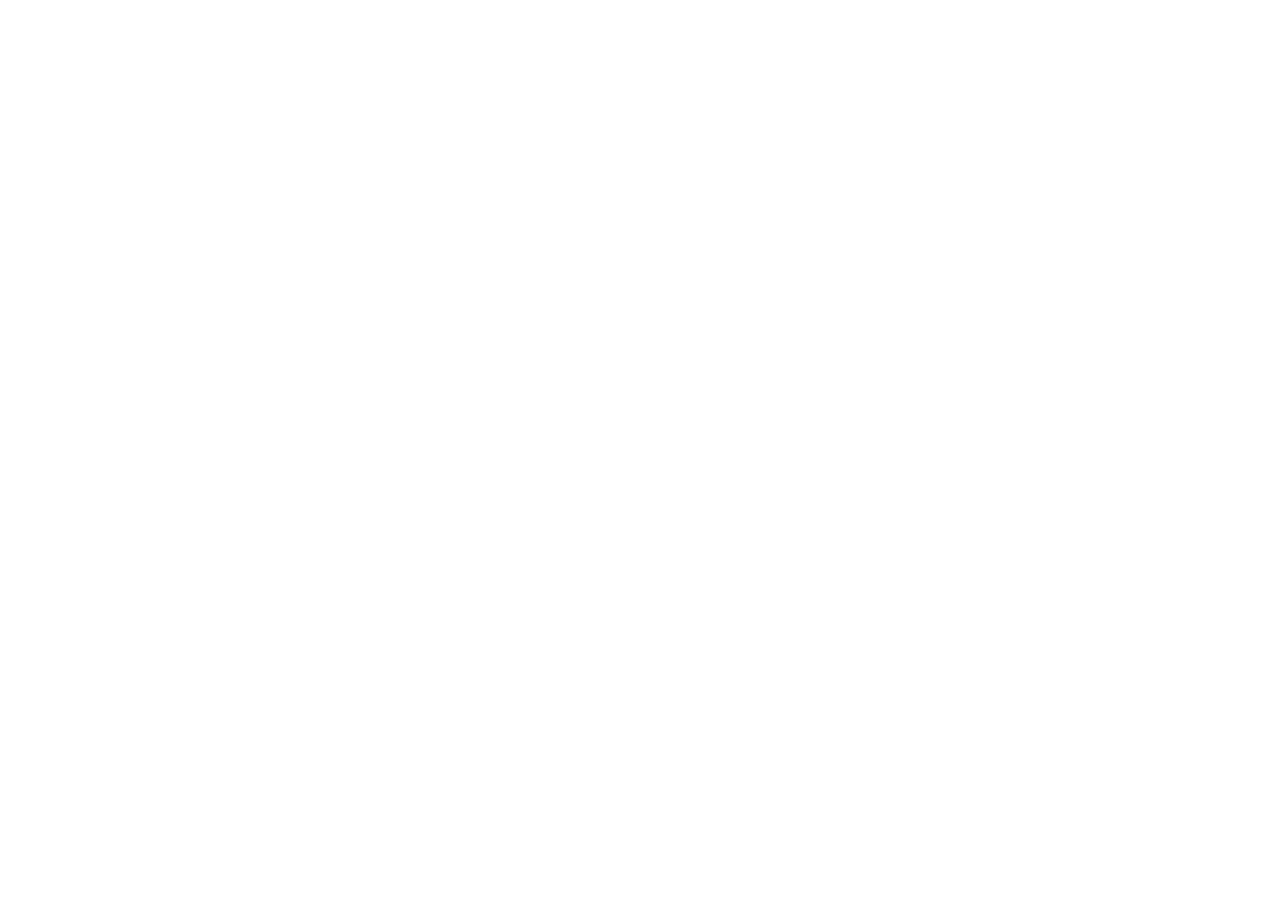
==== project-1/index.html @ 4c3b9239 "project-1" ====
<!doctype html>
<html lang="en">
<head>
  <meta charset="UTF-8" />
  <meta name="viewport" content="width=device-width, initial-scale=1.0" />
  <!-- Bootstrap 5 -->
  <link href="https://cdn.jsdelivr.net/npm/bootstrap@5.3.3/dist/css/bootstrap.min.css" rel="stylesheet"
    integrity="sha384-QWTKZyjpPEjISv5WaRU9OFeRpok6YctnYmDr5pNlyT2bRjXh0JMhjY6hW+ALEwIH" crossorigin="anonymous" />
  <!-- Bootstrap Icons -->
  <link href="https://cdn.jsdelivr.net/npm/bootstrap-icons@1.11.3/font/bootstrap-icons.min.css" rel="stylesheet" />
  <!-- Google Font -->
  <link rel="preconnect" href="https://fonts.googleapis.com" />
  <link rel="preconnect" href="https://fonts.gstatic.com" crossorigin />
  <link href="https://fonts.googleapis.com/css2?family=Plus+Jakarta+Sans:wght@400;500;600;700;800&display=swap"
    rel="stylesheet" />
  <!-- Bootstrap JS bundle -->
  <script defer src="https://cdn.jsdelivr.net/npm/bootstrap@5.3.3/dist/js/bootstrap.bundle.min.js"
    integrity="sha384-YvpcrYf0tY3lHB60NNkmXc5s9fDVZLESaAA55NDzOxhy9GkcIdslK1eN7N6jIeHz"
    crossorigin="anonymous"></script>
  <link rel="stylesheet" href="style.css" />
</head>

<body>

</body>

</html>
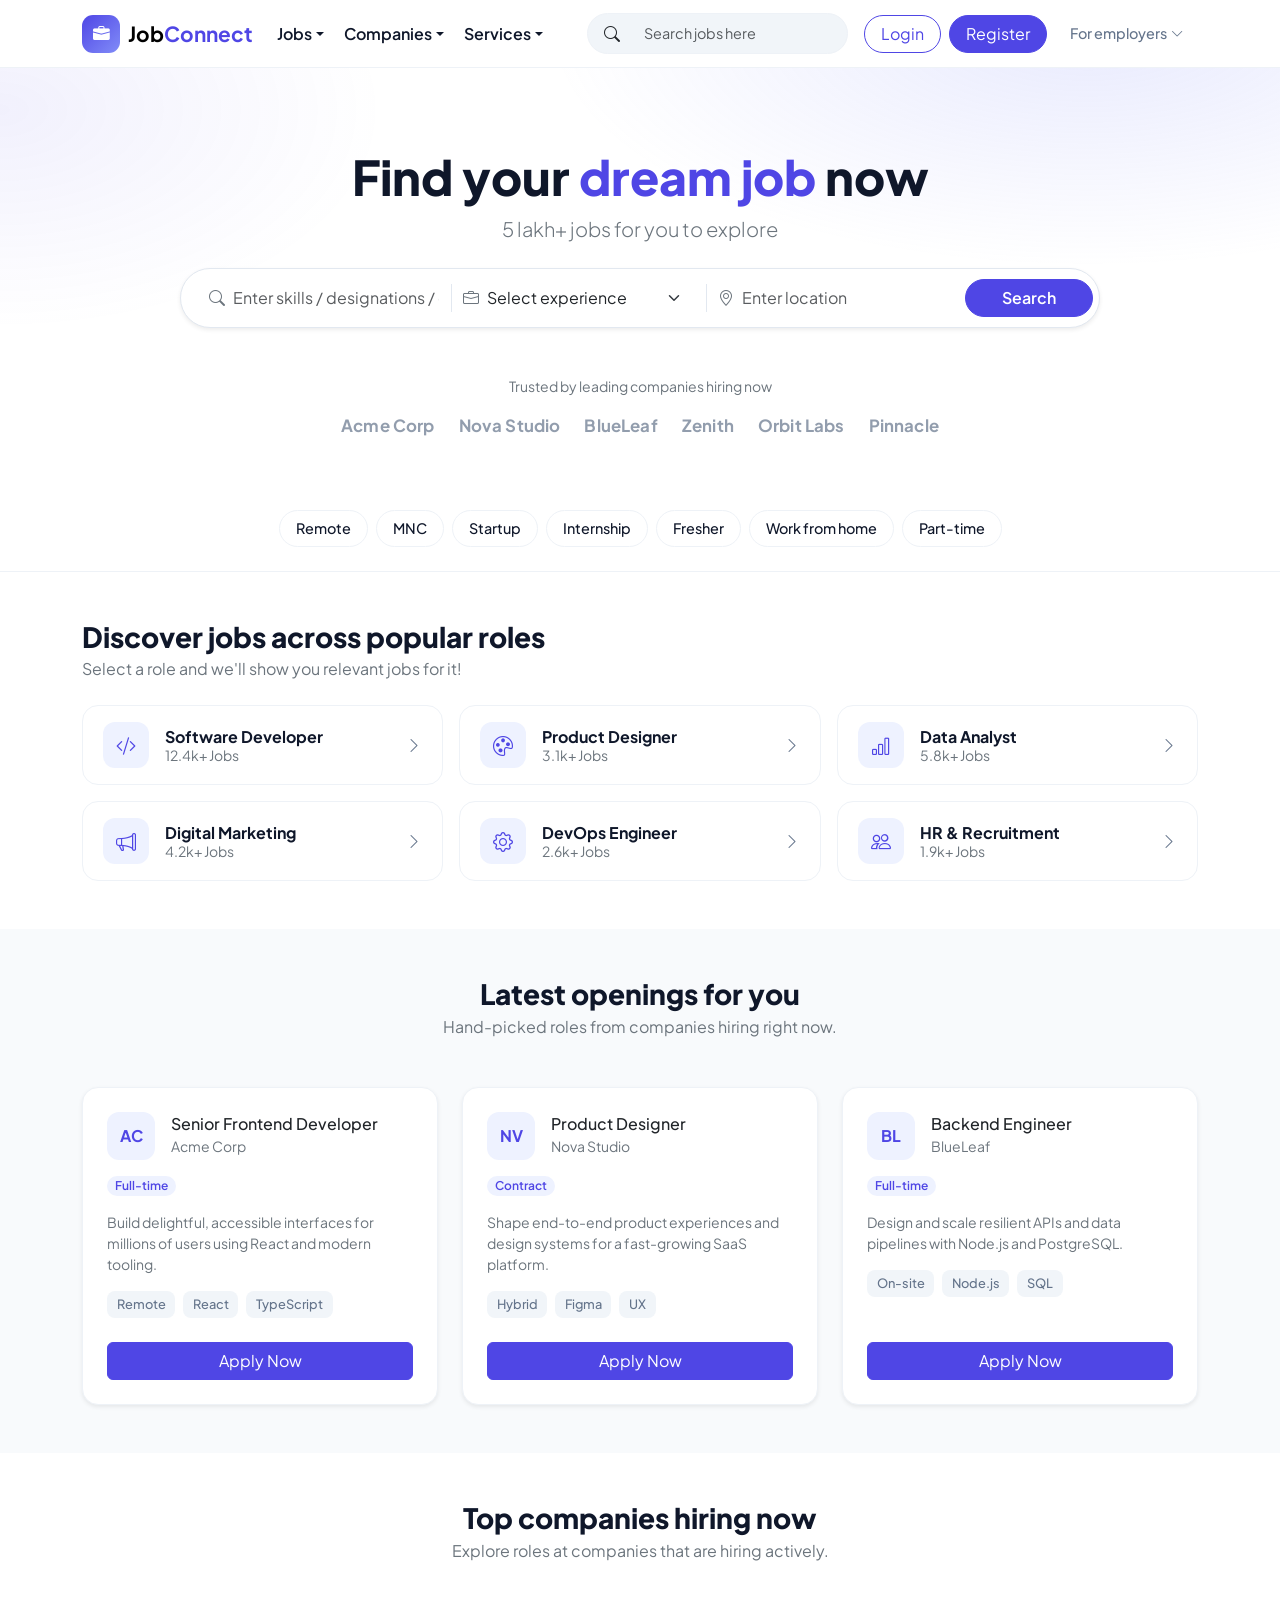
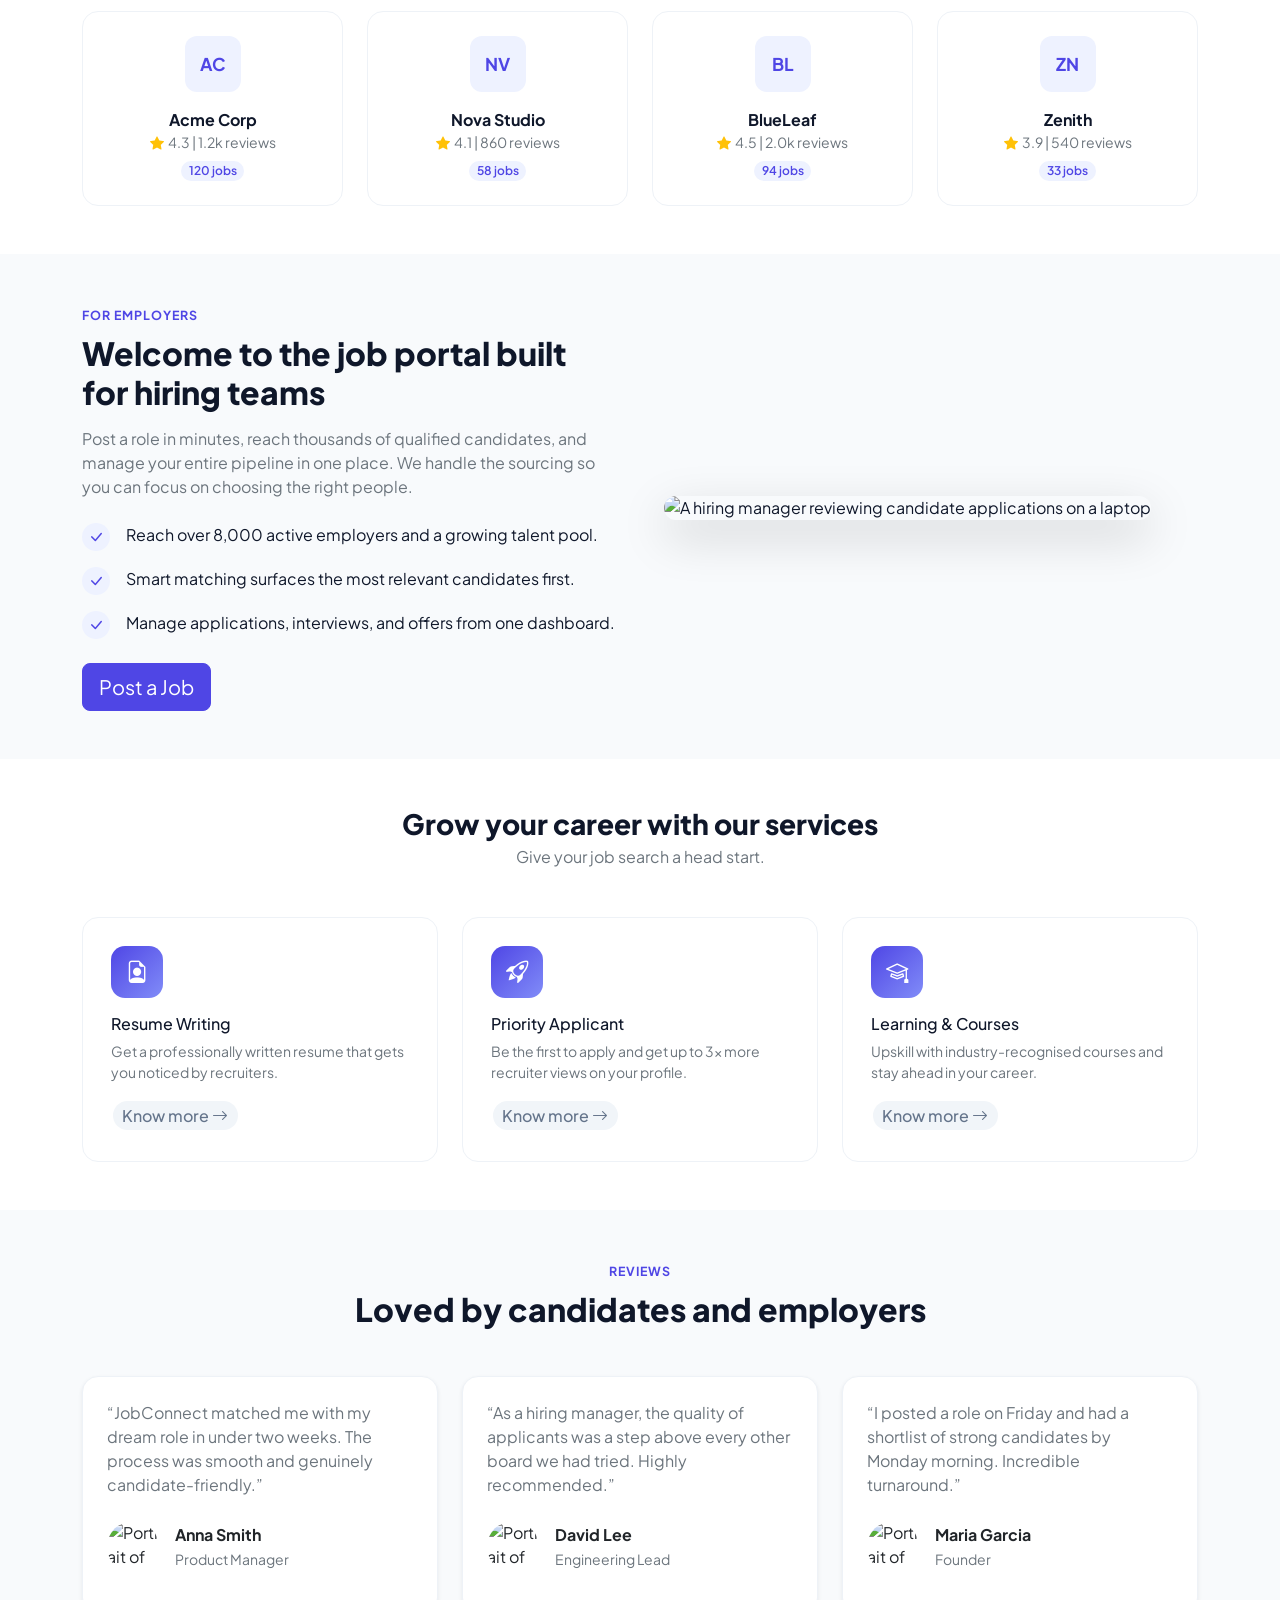
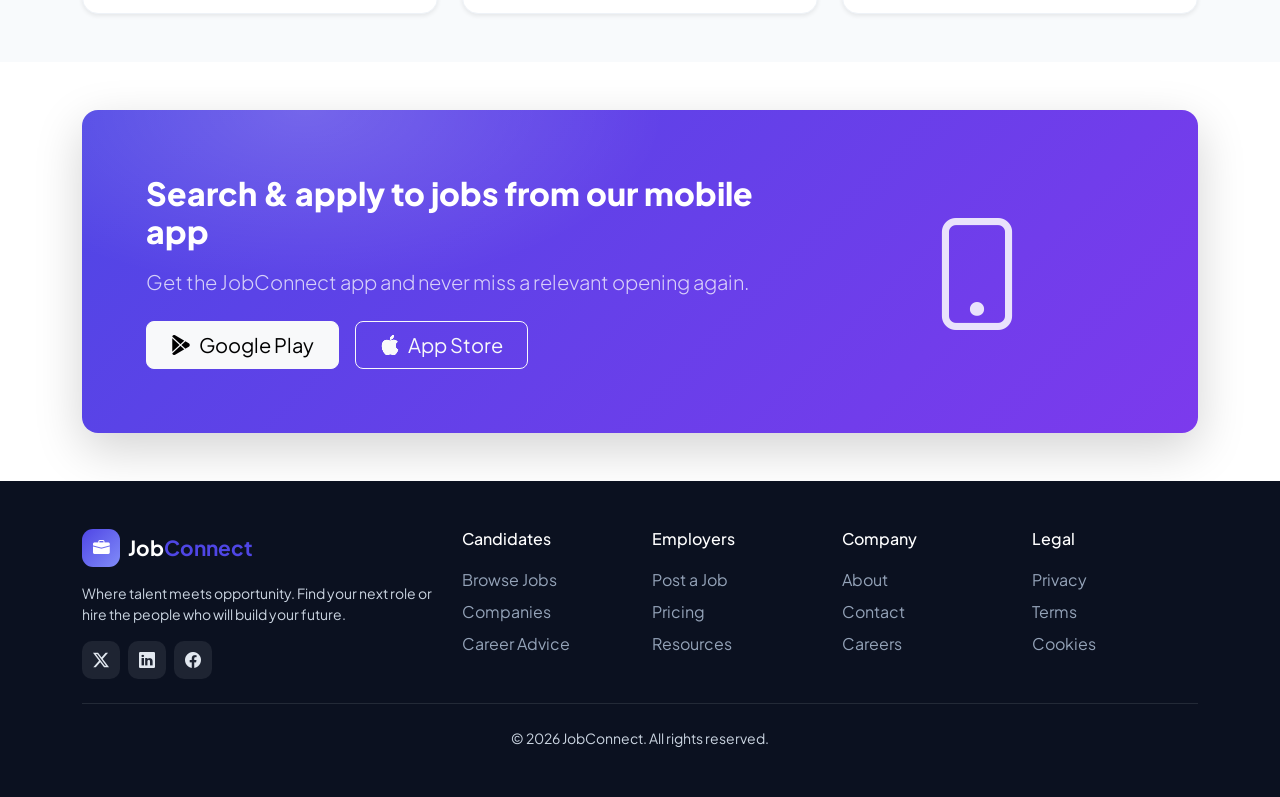
==== commit 9c9d3689: "project-3" ====
--- a/project-1/index.html
+++ b/project-1/index.html
@@ -1,27 +1,882 @@
 <!doctype html>
 <html lang="en">
-<head>
-  <meta charset="UTF-8" />
-  <meta name="viewport" content="width=device-width, initial-scale=1.0" />
-  <!-- Bootstrap 5 -->
-  <link href="https://cdn.jsdelivr.net/npm/bootstrap@5.3.3/dist/css/bootstrap.min.css" rel="stylesheet"
-    integrity="sha384-QWTKZyjpPEjISv5WaRU9OFeRpok6YctnYmDr5pNlyT2bRjXh0JMhjY6hW+ALEwIH" crossorigin="anonymous" />
-  <!-- Bootstrap Icons -->
-  <link href="https://cdn.jsdelivr.net/npm/bootstrap-icons@1.11.3/font/bootstrap-icons.min.css" rel="stylesheet" />
-  <!-- Google Font -->
-  <link rel="preconnect" href="https://fonts.googleapis.com" />
-  <link rel="preconnect" href="https://fonts.gstatic.com" crossorigin />
-  <link href="https://fonts.googleapis.com/css2?family=Plus+Jakarta+Sans:wght@400;500;600;700;800&display=swap"
-    rel="stylesheet" />
-  <!-- Bootstrap JS bundle -->
-  <script defer src="https://cdn.jsdelivr.net/npm/bootstrap@5.3.3/dist/js/bootstrap.bundle.min.js"
-    integrity="sha384-YvpcrYf0tY3lHB60NNkmXc5s9fDVZLESaAA55NDzOxhy9GkcIdslK1eN7N6jIeHz"
-    crossorigin="anonymous"></script>
-  <link rel="stylesheet" href="style.css" />
-</head>
-
-<body>
-
-</body>
-
+  <head>
+    <meta charset="UTF-8" />
+    <meta name="viewport" content="width=device-width, initial-scale=1.0" />
+    <title>JobConnect — Find your dream job now</title>
+    <!-- Bootstrap 5 -->
+    <link
+      href="https://cdn.jsdelivr.net/npm/bootstrap@5.3.3/dist/css/bootstrap.min.css"
+      rel="stylesheet"
+      integrity="sha384-QWTKZyjpPEjISv5WaRU9OFeRpok6YctnYmDr5pNlyT2bRjXh0JMhjY6hW+ALEwIH"
+      crossorigin="anonymous"
+    />
+    <!-- Bootstrap Icons -->
+    <link
+      href="https://cdn.jsdelivr.net/npm/bootstrap-icons@1.11.3/font/bootstrap-icons.min.css"
+      rel="stylesheet"
+    />
+    <!-- Google Font -->
+    <link rel="preconnect" href="https://fonts.googleapis.com" />
+    <link rel="preconnect" href="https://fonts.gstatic.com" crossorigin />
+    <link
+      href="https://fonts.googleapis.com/css2?family=Plus+Jakarta+Sans:wght@400;500;600;700;800&display=swap"
+      rel="stylesheet"
+    />
+    <!-- Bootstrap JS bundle -->
+    <script
+      defer
+      src="https://cdn.jsdelivr.net/npm/bootstrap@5.3.3/dist/js/bootstrap.bundle.min.js"
+      integrity="sha384-YvpcrYf0tY3lHB60NNkmXc5s9fDVZLESaAA55NDzOxhy9GkcIdslK1eN7N6jIeHz"
+      crossorigin="anonymous"
+    ></script>
+    <link rel="stylesheet" href="style.css" />
+  </head>
+
+  <body>
+    <!-- ===================== Top Navbar ===================== -->
+    <nav class="navbar navbar-expand-lg nk-navbar sticky-top">
+      <div class="container">
+        <a
+          class="navbar-brand d-flex align-items-center gap-2 fw-bold"
+          href="#home"
+        >
+          <span class="brand-logo"
+            ><i class="bi bi-briefcase-fill" aria-hidden="true"></i
+          ></span>
+          <span>Job<span class="text-primary">Connect</span></span>
+        </a>
+
+        <button
+          class="navbar-toggler border-0"
+          type="button"
+          data-bs-toggle="collapse"
+          data-bs-target="#mainNav"
+          aria-controls="mainNav"
+          aria-expanded="false"
+          aria-label="Toggle navigation"
+        >
+          <span class="navbar-toggler-icon"></span>
+        </button>
+
+        <div class="collapse navbar-collapse" id="mainNav">
+          <ul class="navbar-nav me-auto mb-2 mb-lg-0 gap-lg-1 nk-mainnav">
+            <li class="nav-item dropdown">
+              <a
+                class="nav-link dropdown-toggle"
+                href="#jobs"
+                role="button"
+                data-bs-toggle="dropdown"
+                aria-expanded="false"
+                >Jobs</a
+              >
+              <ul class="dropdown-menu">
+                <li><a class="dropdown-item" href="#jobs">Browse Jobs</a></li>
+                <li>
+                  <a class="dropdown-item" href="#categories"
+                    >Jobs by Category</a
+                  >
+                </li>
+                <li>
+                  <a class="dropdown-item" href="#companies">Jobs by Company</a>
+                </li>
+              </ul>
+            </li>
+            <li class="nav-item dropdown">
+              <a
+                class="nav-link dropdown-toggle"
+                href="#companies"
+                role="button"
+                data-bs-toggle="dropdown"
+                aria-expanded="false"
+                >Companies</a
+              >
+              <ul class="dropdown-menu">
+                <li>
+                  <a class="dropdown-item" href="#companies">Top Companies</a>
+                </li>
+                <li><a class="dropdown-item" href="#companies">Reviews</a></li>
+              </ul>
+            </li>
+            <li class="nav-item dropdown">
+              <a
+                class="nav-link dropdown-toggle"
+                href="#services"
+                role="button"
+                data-bs-toggle="dropdown"
+                aria-expanded="false"
+                >Services</a
+              >
+              <ul class="dropdown-menu">
+                <li>
+                  <a class="dropdown-item" href="#services">Resume Writing</a>
+                </li>
+                <li>
+                  <a class="dropdown-item" href="#services"
+                    >Priority Applicant</a
+                  >
+                </li>
+              </ul>
+            </li>
+          </ul>
+
+          <form
+            class="d-none d-lg-flex nk-nav-search me-3"
+            role="search"
+            onsubmit="return false;"
+          >
+            <span class="input-group-text bg-transparent border-0 ps-2">
+              <i class="bi bi-search" aria-hidden="true"></i>
+            </span>
+            <label for="navSearch" class="visually-hidden"
+              >Search jobs here</label
+            >
+            <input
+              id="navSearch"
+              type="text"
+              class="form-control border-0"
+              placeholder="Search jobs here"
+            />
+          </form>
+
+          <div
+            class="d-flex gap-2 flex-column flex-lg-row align-items-lg-center"
+          >
+            <a href="#" class="btn btn-outline-primary rounded-pill px-3"
+              >Login</a
+            >
+            <a href="#" class="btn btn-primary rounded-pill px-3">Register</a>
+            <a
+              href="#services"
+              class="nav-link nk-employer-link d-flex align-items-center gap-1"
+            >
+              <span>For employers</span>
+              <i class="bi bi-chevron-down small" aria-hidden="true"></i>
+            </a>
+          </div>
+        </div>
+      </div>
+    </nav>
+
+    <main>
+      <!-- ===================== Hero + Search ===================== -->
+      <header id="home" class="nk-hero">
+        <div class="container">
+          <div class="text-center mb-4">
+            <h1 class="display-5 fw-800 mb-2">
+              Find your <span class="text-primary">dream job</span> now
+            </h1>
+            <p class="lead text-secondary mb-0">
+              5 lakh+ jobs for you to explore
+            </p>
+          </div>
+
+          <form
+            class="nk-search-bar shadow-sm mx-auto"
+            role="search"
+            onsubmit="return false;"
+          >
+            <div class="row g-0 align-items-center flex-column flex-lg-row">
+              <div class="col">
+                <div class="nk-search-field">
+                  <i class="bi bi-search text-secondary" aria-hidden="true"></i>
+                  <label for="heroSkill" class="visually-hidden"
+                    >Skills, designations, companies</label
+                  >
+                  <input
+                    id="heroSkill"
+                    type="text"
+                    class="form-control border-0"
+                    placeholder="Enter skills / designations / companies"
+                  />
+                </div>
+              </div>
+              <div class="col nk-search-divider">
+                <div class="nk-search-field">
+                  <i
+                    class="bi bi-briefcase text-secondary"
+                    aria-hidden="true"
+                  ></i>
+                  <label for="heroExp" class="visually-hidden"
+                    >Experience</label
+                  >
+                  <select id="heroExp" class="form-select border-0">
+                    <option value="" selected>Select experience</option>
+                    <option>Fresher</option>
+                    <option>1 year</option>
+                    <option>2 years</option>
+                    <option>3 years</option>
+                    <option>5+ years</option>
+                  </select>
+                </div>
+              </div>
+              <div class="col nk-search-divider">
+                <div class="nk-search-field">
+                  <i
+                    class="bi bi-geo-alt text-secondary"
+                    aria-hidden="true"
+                  ></i>
+                  <label for="heroLoc" class="visually-hidden">Location</label>
+                  <input
+                    id="heroLoc"
+                    type="text"
+                    class="form-control border-0"
+                    placeholder="Enter location"
+                  />
+                </div>
+              </div>
+              <div class="col-12 col-lg-auto nk-search-btn-wrap">
+                <button
+                  type="submit"
+                  class="btn btn-primary nk-search-btn w-100"
+                >
+                  Search
+                </button>
+              </div>
+            </div>
+          </form>
+
+          <!-- Trust logos -->
+          <div class="nk-trust mt-5">
+            <p class="text-center text-secondary small mb-3">
+              Trusted by leading companies hiring now
+            </p>
+            <div
+              class="d-flex flex-wrap justify-content-center align-items-center gap-4 nk-trust-logos"
+            >
+              <span class="nk-trust-logo">Acme Corp</span>
+              <span class="nk-trust-logo">Nova Studio</span>
+              <span class="nk-trust-logo">BlueLeaf</span>
+              <span class="nk-trust-logo">Zenith</span>
+              <span class="nk-trust-logo">Orbit Labs</span>
+              <span class="nk-trust-logo">Pinnacle</span>
+            </div>
+          </div>
+        </div>
+      </header>
+
+      <!-- ===================== Quick Links / Explore Chips ===================== -->
+      <section class="nk-quicklinks py-4">
+        <div class="container">
+          <div class="d-flex flex-wrap justify-content-center gap-2">
+            <a href="#jobs" class="nk-chip">Remote</a>
+            <a href="#jobs" class="nk-chip">MNC</a>
+            <a href="#jobs" class="nk-chip">Startup</a>
+            <a href="#jobs" class="nk-chip">Internship</a>
+            <a href="#jobs" class="nk-chip">Fresher</a>
+            <a href="#jobs" class="nk-chip">Work from home</a>
+            <a href="#jobs" class="nk-chip">Part-time</a>
+          </div>
+        </div>
+      </section>
+
+      <!-- ===================== Jobs by Category ===================== -->
+      <section id="categories" class="py-5">
+        <div class="container">
+          <div
+            class="d-flex flex-wrap justify-content-between align-items-end mb-4"
+          >
+            <div>
+              <h2 class="h3 fw-800 mb-1">Discover jobs across popular roles</h2>
+              <p class="text-secondary mb-0">
+                Select a role and we'll show you relevant jobs for it!
+              </p>
+            </div>
+          </div>
+          <div class="row g-3">
+            <div class="col-sm-6 col-lg-4">
+              <a href="#jobs" class="nk-role-card">
+                <span class="nk-role-icon"
+                  ><i class="bi bi-code-slash" aria-hidden="true"></i
+                ></span>
+                <span class="nk-role-info">
+                  <strong>Software Developer</strong>
+                  <small class="text-secondary">12.4k+ Jobs</small>
+                </span>
+                <i
+                  class="bi bi-chevron-right nk-role-arrow"
+                  aria-hidden="true"
+                ></i>
+              </a>
+            </div>
+            <div class="col-sm-6 col-lg-4">
+              <a href="#jobs" class="nk-role-card">
+                <span class="nk-role-icon"
+                  ><i class="bi bi-palette" aria-hidden="true"></i
+                ></span>
+                <span class="nk-role-info">
+                  <strong>Product Designer</strong>
+                  <small class="text-secondary">3.1k+ Jobs</small>
+                </span>
+                <i
+                  class="bi bi-chevron-right nk-role-arrow"
+                  aria-hidden="true"
+                ></i>
+              </a>
+            </div>
+            <div class="col-sm-6 col-lg-4">
+              <a href="#jobs" class="nk-role-card">
+                <span class="nk-role-icon"
+                  ><i class="bi bi-bar-chart" aria-hidden="true"></i
+                ></span>
+                <span class="nk-role-info">
+                  <strong>Data Analyst</strong>
+                  <small class="text-secondary">5.8k+ Jobs</small>
+                </span>
+                <i
+                  class="bi bi-chevron-right nk-role-arrow"
+                  aria-hidden="true"
+                ></i>
+              </a>
+            </div>
+            <div class="col-sm-6 col-lg-4">
+              <a href="#jobs" class="nk-role-card">
+                <span class="nk-role-icon"
+                  ><i class="bi bi-megaphone" aria-hidden="true"></i
+                ></span>
+                <span class="nk-role-info">
+                  <strong>Digital Marketing</strong>
+                  <small class="text-secondary">4.2k+ Jobs</small>
+                </span>
+                <i
+                  class="bi bi-chevron-right nk-role-arrow"
+                  aria-hidden="true"
+                ></i>
+              </a>
+            </div>
+            <div class="col-sm-6 col-lg-4">
+              <a href="#jobs" class="nk-role-card">
+                <span class="nk-role-icon"
+                  ><i class="bi bi-gear" aria-hidden="true"></i
+                ></span>
+                <span class="nk-role-info">
+                  <strong>DevOps Engineer</strong>
+                  <small class="text-secondary">2.6k+ Jobs</small>
+                </span>
+                <i
+                  class="bi bi-chevron-right nk-role-arrow"
+                  aria-hidden="true"
+                ></i>
+              </a>
+            </div>
+            <div class="col-sm-6 col-lg-4">
+              <a href="#jobs" class="nk-role-card">
+                <span class="nk-role-icon"
+                  ><i class="bi bi-people" aria-hidden="true"></i
+                ></span>
+                <span class="nk-role-info">
+                  <strong>HR &amp; Recruitment</strong>
+                  <small class="text-secondary">1.9k+ Jobs</small>
+                </span>
+                <i
+                  class="bi bi-chevron-right nk-role-arrow"
+                  aria-hidden="true"
+                ></i>
+              </a>
+            </div>
+          </div>
+        </div>
+      </section>
+
+      <!-- ===================== Featured Jobs ===================== -->
+      <section id="jobs" class="py-5 bg-light-subtle">
+        <div class="container">
+          <div class="text-center mb-5">
+            <h2 class="h3 fw-800 mb-1">Latest openings for you</h2>
+            <p class="text-secondary mb-0">
+              Hand-picked roles from companies hiring right now.
+            </p>
+          </div>
+          <div class="row g-4">
+            <div class="col-md-6 col-lg-4">
+              <article class="job-card card h-100 rounded-4 shadow-sm">
+                <div class="card-body p-4 d-flex flex-column">
+                  <div class="d-flex align-items-center gap-3 mb-3">
+                    <span class="company-logo bg-primary-subtle text-primary"
+                      >AC</span
+                    >
+                    <div>
+                      <h3 class="h6 mb-0">Senior Frontend Developer</h3>
+                      <small class="text-secondary">Acme Corp</small>
+                    </div>
+                  </div>
+                  <span
+                    class="badge badge-type rounded-pill align-self-start mb-3"
+                    >Full-time</span
+                  >
+                  <p class="text-secondary small mb-3">
+                    Build delightful, accessible interfaces for millions of
+                    users using React and modern tooling.
+                  </p>
+                  <div class="d-flex flex-wrap gap-2 mb-4">
+                    <span class="tag">Remote</span>
+                    <span class="tag">React</span>
+                    <span class="tag">TypeScript</span>
+                  </div>
+                  <a href="#" class="btn btn-primary mt-auto">Apply Now</a>
+                </div>
+              </article>
+            </div>
+            <div class="col-md-6 col-lg-4">
+              <article class="job-card card h-100 rounded-4 shadow-sm">
+                <div class="card-body p-4 d-flex flex-column">
+                  <div class="d-flex align-items-center gap-3 mb-3">
+                    <span class="company-logo bg-primary-subtle text-primary"
+                      >NV</span
+                    >
+                    <div>
+                      <h3 class="h6 mb-0">Product Designer</h3>
+                      <small class="text-secondary">Nova Studio</small>
+                    </div>
+                  </div>
+                  <span
+                    class="badge badge-type rounded-pill align-self-start mb-3"
+                    >Contract</span
+                  >
+                  <p class="text-secondary small mb-3">
+                    Shape end-to-end product experiences and design systems for
+                    a fast-growing SaaS platform.
+                  </p>
+                  <div class="d-flex flex-wrap gap-2 mb-4">
+                    <span class="tag">Hybrid</span>
+                    <span class="tag">Figma</span>
+                    <span class="tag">UX</span>
+                  </div>
+                  <a href="#" class="btn btn-primary mt-auto">Apply Now</a>
+                </div>
+              </article>
+            </div>
+            <div class="col-md-6 col-lg-4">
+              <article class="job-card card h-100 rounded-4 shadow-sm">
+                <div class="card-body p-4 d-flex flex-column">
+                  <div class="d-flex align-items-center gap-3 mb-3">
+                    <span class="company-logo bg-primary-subtle text-primary"
+                      >BL</span
+                    >
+                    <div>
+                      <h3 class="h6 mb-0">Backend Engineer</h3>
+                      <small class="text-secondary">BlueLeaf</small>
+                    </div>
+                  </div>
+                  <span
+                    class="badge badge-type rounded-pill align-self-start mb-3"
+                    >Full-time</span
+                  >
+                  <p class="text-secondary small mb-3">
+                    Design and scale resilient APIs and data pipelines with
+                    Node.js and PostgreSQL.
+                  </p>
+                  <div class="d-flex flex-wrap gap-2 mb-4">
+                    <span class="tag">On-site</span>
+                    <span class="tag">Node.js</span>
+                    <span class="tag">SQL</span>
+                  </div>
+                  <a href="#" class="btn btn-primary mt-auto">Apply Now</a>
+                </div>
+              </article>
+            </div>
+          </div>
+        </div>
+      </section>
+
+      <!-- ===================== Top Companies ===================== -->
+      <section id="companies" class="py-5">
+        <div class="container">
+          <div class="text-center mb-5">
+            <h2 class="h3 fw-800 mb-1">Top companies hiring now</h2>
+            <p class="text-secondary mb-0">
+              Explore roles at companies that are hiring actively.
+            </p>
+          </div>
+          <div class="row g-4">
+            <div class="col-6 col-md-4 col-lg-3">
+              <a href="#jobs" class="nk-company-card">
+                <span class="company-logo bg-primary-subtle text-primary"
+                  >AC</span
+                >
+                <strong class="mt-3 d-block">Acme Corp</strong>
+                <small
+                  class="text-secondary d-flex align-items-center gap-1 justify-content-center"
+                >
+                  <i
+                    class="bi bi-star-fill text-warning"
+                    aria-hidden="true"
+                  ></i>
+                  4.3 | 1.2k reviews
+                </small>
+                <span class="badge badge-type rounded-pill mt-2">120 jobs</span>
+              </a>
+            </div>
+            <div class="col-6 col-md-4 col-lg-3">
+              <a href="#jobs" class="nk-company-card">
+                <span class="company-logo bg-primary-subtle text-primary"
+                  >NV</span
+                >
+                <strong class="mt-3 d-block">Nova Studio</strong>
+                <small
+                  class="text-secondary d-flex align-items-center gap-1 justify-content-center"
+                >
+                  <i
+                    class="bi bi-star-fill text-warning"
+                    aria-hidden="true"
+                  ></i>
+                  4.1 | 860 reviews
+                </small>
+                <span class="badge badge-type rounded-pill mt-2">58 jobs</span>
+              </a>
+            </div>
+            <div class="col-6 col-md-4 col-lg-3">
+              <a href="#jobs" class="nk-company-card">
+                <span class="company-logo bg-primary-subtle text-primary"
+                  >BL</span
+                >
+                <strong class="mt-3 d-block">BlueLeaf</strong>
+                <small
+                  class="text-secondary d-flex align-items-center gap-1 justify-content-center"
+                >
+                  <i
+                    class="bi bi-star-fill text-warning"
+                    aria-hidden="true"
+                  ></i>
+                  4.5 | 2.0k reviews
+                </small>
+                <span class="badge badge-type rounded-pill mt-2">94 jobs</span>
+              </a>
+            </div>
+            <div class="col-6 col-md-4 col-lg-3">
+              <a href="#jobs" class="nk-company-card">
+                <span class="company-logo bg-primary-subtle text-primary"
+                  >ZN</span
+                >
+                <strong class="mt-3 d-block">Zenith</strong>
+                <small
+                  class="text-secondary d-flex align-items-center gap-1 justify-content-center"
+                >
+                  <i
+                    class="bi bi-star-fill text-warning"
+                    aria-hidden="true"
+                  ></i>
+                  3.9 | 540 reviews
+                </small>
+                <span class="badge badge-type rounded-pill mt-2">33 jobs</span>
+              </a>
+            </div>
+          </div>
+        </div>
+      </section>
+
+      <!-- ===================== For Employers (Why Choose Us) ===================== -->
+      <section id="whychooseus" class="py-5 bg-light-subtle">
+        <div class="container">
+          <div class="row align-items-center g-5">
+            <div class="col-lg-6">
+              <span class="section-eyebrow">For Employers</span>
+              <h2 class="fw-800 mt-2 mb-3">
+                Welcome to the job portal built for hiring teams
+              </h2>
+              <p class="text-secondary mb-4">
+                Post a role in minutes, reach thousands of qualified candidates,
+                and manage your entire pipeline in one place. We handle the
+                sourcing so you can focus on choosing the right people.
+              </p>
+              <ul class="list-unstyled d-grid gap-3 mb-4">
+                <li class="d-flex align-items-start gap-3">
+                  <span class="check-icon"
+                    ><i class="bi bi-check-lg" aria-hidden="true"></i
+                  ></span>
+                  <span
+                    >Reach over 8,000 active employers and a growing talent
+                    pool.</span
+                  >
+                </li>
+                <li class="d-flex align-items-start gap-3">
+                  <span class="check-icon"
+                    ><i class="bi bi-check-lg" aria-hidden="true"></i
+                  ></span>
+                  <span
+                    >Smart matching surfaces the most relevant candidates
+                    first.</span
+                  >
+                </li>
+                <li class="d-flex align-items-start gap-3">
+                  <span class="check-icon"
+                    ><i class="bi bi-check-lg" aria-hidden="true"></i
+                  ></span>
+                  <span
+                    >Manage applications, interviews, and offers from one
+                    dashboard.</span
+                  >
+                </li>
+              </ul>
+              <a href="#" class="btn btn-lg btn-primary">Post a Job</a>
+            </div>
+            <div class="col-lg-6">
+              <img
+                class="img-fluid rounded-4 shadow-lg"
+                src="https://images.pexels.com/photos/39457179/pexels-photo-39457179.jpeg"
+                alt="A hiring manager reviewing candidate applications on a laptop"
+              />
+            </div>
+          </div>
+        </div>
+      </section>
+
+      <!-- ===================== Services ===================== -->
+      <section id="services" class="py-5">
+        <div class="container">
+          <div class="text-center mb-5">
+            <h2 class="h3 fw-800 mb-1">Grow your career with our services</h2>
+            <p class="text-secondary mb-0">
+              Give your job search a head start.
+            </p>
+          </div>
+          <div class="row g-4">
+            <div class="col-md-6 col-lg-4">
+              <div class="nk-service-card h-100">
+                <span class="nk-service-icon"
+                  ><i class="bi bi-file-earmark-person" aria-hidden="true"></i
+                ></span>
+                <h3 class="h6 mt-3">Resume Writing</h3>
+                <p class="text-secondary small mb-3">
+                  Get a professionally written resume that gets you noticed by
+                  recruiters.
+                </p>
+                <a href="#" class="link-tag"
+                  >Know more <i class="bi bi-arrow-right" aria-hidden="true"></i
+                ></a>
+              </div>
+            </div>
+            <div class="col-md-6 col-lg-4">
+              <div class="nk-service-card h-100">
+                <span class="nk-service-icon"
+                  ><i class="bi bi-rocket-takeoff" aria-hidden="true"></i
+                ></span>
+                <h3 class="h6 mt-3">Priority Applicant</h3>
+                <p class="text-secondary small mb-3">
+                  Be the first to apply and get up to 3x more recruiter views on
+                  your profile.
+                </p>
+                <a href="#" class="link-tag"
+                  >Know more <i class="bi bi-arrow-right" aria-hidden="true"></i
+                ></a>
+              </div>
+            </div>
+            <div class="col-md-6 col-lg-4">
+              <div class="nk-service-card h-100">
+                <span class="nk-service-icon"
+                  ><i class="bi bi-mortarboard" aria-hidden="true"></i
+                ></span>
+                <h3 class="h6 mt-3">Learning &amp; Courses</h3>
+                <p class="text-secondary small mb-3">
+                  Upskill with industry-recognised courses and stay ahead in
+                  your career.
+                </p>
+                <a href="#" class="link-tag"
+                  >Know more <i class="bi bi-arrow-right" aria-hidden="true"></i
+                ></a>
+              </div>
+            </div>
+          </div>
+        </div>
+      </section>
+
+      <!-- ===================== Testimonials ===================== -->
+      <section id="testimonials" class="py-5 bg-light-subtle">
+        <div class="container">
+          <div class="text-center mb-5">
+            <span class="section-eyebrow">Reviews</span>
+            <h2 class="fw-800 mt-2">Loved by candidates and employers</h2>
+          </div>
+          <div class="row g-4">
+            <div class="col-md-6 col-lg-4">
+              <figure class="testimonial-card card h-100 rounded-4 shadow-sm">
+                <div class="card-body p-4">
+                  <blockquote class="text-secondary mb-4">
+                    “JobConnect matched me with my dream role in under two
+                    weeks. The process was smooth and genuinely
+                    candidate-friendly.”
+                  </blockquote>
+                  <figcaption class="d-flex align-items-center gap-3">
+                    <img
+                      src="https://mdbcdn.b-cdn.net/img/Photos/Avatars/img%20%2810%29.webp"
+                      class="rounded-circle"
+                      alt="Portrait of Anna Smith"
+                      width="52"
+                      height="52"
+                    />
+                    <span>
+                      <strong class="d-block">Anna Smith</strong>
+                      <small class="text-secondary">Product Manager</small>
+                    </span>
+                  </figcaption>
+                </div>
+              </figure>
+            </div>
+            <div class="col-md-6 col-lg-4">
+              <figure class="testimonial-card card h-100 rounded-4 shadow-sm">
+                <div class="card-body p-4">
+                  <blockquote class="text-secondary mb-4">
+                    “As a hiring manager, the quality of applicants was a step
+                    above every other board we had tried. Highly recommended.”
+                  </blockquote>
+                  <figcaption class="d-flex align-items-center gap-3">
+                    <img
+                      src="https://mdbcdn.b-cdn.net/img/Photos/Avatars/img%20%289%29.webp"
+                      class="rounded-circle"
+                      alt="Portrait of David Lee"
+                      width="52"
+                      height="52"
+                    />
+                    <span>
+                      <strong class="d-block">David Lee</strong>
+                      <small class="text-secondary">Engineering Lead</small>
+                    </span>
+                  </figcaption>
+                </div>
+              </figure>
+            </div>
+            <div class="col-md-6 col-lg-4">
+              <figure class="testimonial-card card h-100 rounded-4 shadow-sm">
+                <div class="card-body p-4">
+                  <blockquote class="text-secondary mb-4">
+                    “I posted a role on Friday and had a shortlist of strong
+                    candidates by Monday morning. Incredible turnaround.”
+                  </blockquote>
+                  <figcaption class="d-flex align-items-center gap-3">
+                    <img
+                      src="https://mdbcdn.b-cdn.net/img/Photos/Avatars/img%20%288%29.webp"
+                      class="rounded-circle"
+                      alt="Portrait of Maria Garcia"
+                      width="52"
+                      height="52"
+                    />
+                    <span>
+                      <strong class="d-block">Maria Garcia</strong>
+                      <small class="text-secondary">Founder</small>
+                    </span>
+                  </figcaption>
+                </div>
+              </figure>
+            </div>
+          </div>
+        </div>
+      </section>
+
+      <!-- ===================== App Download / CTA ===================== -->
+      <section class="py-5">
+        <div class="container">
+          <div class="cta-panel text-white rounded-4 p-4 p-lg-6 shadow-lg">
+            <div class="row align-items-center g-4">
+              <div class="col-lg-8 text-center text-lg-start">
+                <h2 class="fw-800 mb-3">
+                  Search &amp; apply to jobs from our mobile app
+                </h2>
+                <p class="lead mb-4 opacity-75">
+                  Get the JobConnect app and never miss a relevant opening
+                  again.
+                </p>
+                <div
+                  class="d-flex flex-column flex-sm-row justify-content-center justify-content-lg-start gap-3"
+                >
+                  <a href="#" class="btn btn-light btn-lg px-4"
+                    ><i class="bi bi-google-play me-2" aria-hidden="true"></i
+                    >Google Play</a
+                  >
+                  <a href="#" class="btn btn-outline-light btn-lg px-4"
+                    ><i class="bi bi-apple me-2" aria-hidden="true"></i>App
+                    Store</a
+                  >
+                </div>
+              </div>
+              <div class="col-lg-4 text-center">
+                <i class="bi bi-phone nk-cta-phone" aria-hidden="true"></i>
+              </div>
+            </div>
+          </div>
+        </div>
+      </section>
+    </main>
+
+    <!-- ===================== Footer ===================== -->
+    <footer class="footer py-5">
+      <div class="container">
+        <div class="row g-4">
+          <div class="col-lg-4">
+            <a
+              class="navbar-brand d-flex align-items-center gap-2 fw-bold text-white mb-3"
+              href="#home"
+            >
+              <span class="brand-logo"
+                ><i class="bi bi-briefcase-fill" aria-hidden="true"></i
+              ></span>
+              <span>Job<span class="text-primary">Connect</span></span>
+            </a>
+            <p class="small">
+              Where talent meets opportunity. Find your next role or hire the
+              people who will build your future.
+            </p>
+            <div class="d-flex gap-2 mt-3">
+              <a
+                href="#"
+                class="social-link"
+                aria-label="JobConnect on Twitter"
+              >
+                <i class="bi bi-twitter-x" aria-hidden="true"></i>
+              </a>
+              <a
+                href="#"
+                class="social-link"
+                aria-label="JobConnect on LinkedIn"
+              >
+                <i class="bi bi-linkedin" aria-hidden="true"></i>
+              </a>
+              <a
+                href="#"
+                class="social-link"
+                aria-label="JobConnect on Facebook"
+              >
+                <i class="bi bi-facebook" aria-hidden="true"></i>
+              </a>
+            </div>
+          </div>
+          <div class="col-6 col-lg-2">
+            <h3 class="h6 text-white mb-3">Candidates</h3>
+            <ul class="list-unstyled footer-links">
+              <li><a href="#jobs">Browse Jobs</a></li>
+              <li><a href="#companies">Companies</a></li>
+              <li><a href="#services">Career Advice</a></li>
+            </ul>
+          </div>
+          <div class="col-6 col-lg-2">
+            <h3 class="h6 text-white mb-3">Employers</h3>
+            <ul class="list-unstyled footer-links">
+              <li><a href="#whychooseus">Post a Job</a></li>
+              <li><a href="#">Pricing</a></li>
+              <li><a href="#">Resources</a></li>
+            </ul>
+          </div>
+          <div class="col-6 col-lg-2">
+            <h3 class="h6 text-white mb-3">Company</h3>
+            <ul class="list-unstyled footer-links">
+              <li><a href="#">About</a></li>
+              <li><a href="#">Contact</a></li>
+              <li><a href="#">Careers</a></li>
+            </ul>
+          </div>
+          <div class="col-6 col-lg-2">
+            <h3 class="h6 text-white mb-3">Legal</h3>
+            <ul class="list-unstyled footer-links">
+              <li><a href="#">Privacy</a></li>
+              <li><a href="#">Terms</a></li>
+              <li><a href="#">Cookies</a></li>
+            </ul>
+          </div>
+        </div>
+        <hr class="my-4 border-secondary" />
+        <p class="small mb-0 text-center">
+          &copy; 2026 JobConnect. All rights reserved.
+        </p>
+      </div>
+    </footer>
+  </body>
 </html>
--- a/project-1/style.css
+++ b/project-1/style.css
@@ -0,0 +1,627 @@
+/* ===================== Design Tokens ===================== */
+:root {
+  --jc-primary: #4f46e5;
+  --jc-primary-dark: #4338ca;
+  --jc-primary-soft: #eef2ff;
+  --jc-accent: #818cf8;
+  --jc-ink: #0f172a;
+  --jc-muted: #64748b;
+  --jc-bg: #f8fafc;
+  --jc-surface: #f1f5f9;
+  --jc-border: #eef2f7;
+  --jc-radius: 1rem;
+}
+
+/* Override Bootstrap primary with our indigo */
+.text-primary {
+  color: var(--jc-primary) !important;
+}
+.btn-primary {
+  --bs-btn-bg: var(--jc-primary);
+  --bs-btn-border-color: var(--jc-primary);
+  --bs-btn-hover-bg: var(--jc-primary-dark);
+  --bs-btn-hover-border-color: var(--jc-primary-dark);
+  --bs-btn-active-bg: var(--jc-primary-dark);
+  --bs-btn-active-border-color: var(--jc-primary-dark);
+  --bs-btn-focus-shadow-rgb: 79, 70, 229;
+}
+.btn-outline-primary {
+  --bs-btn-color: var(--jc-primary);
+  --bs-btn-border-color: var(--jc-primary);
+  --bs-btn-hover-bg: var(--jc-primary);
+  --bs-btn-hover-border-color: var(--jc-primary);
+  --bs-btn-active-bg: var(--jc-primary);
+  --bs-btn-active-border-color: var(--jc-primary);
+  --bs-btn-focus-shadow-rgb: 79, 70, 229;
+}
+.bg-primary-subtle {
+  background-color: var(--jc-primary-soft) !important;
+}
+
+/* ===================== Base ===================== */
+body {
+  font-family:
+    "Plus Jakarta Sans",
+    system-ui,
+    -apple-system,
+    "Segoe UI",
+    sans-serif;
+  color: var(--jc-ink);
+  background-color: #fff;
+}
+
+.fw-800 {
+  font-weight: 800;
+}
+
+a {
+  text-decoration: none;
+}
+
+.bg-light-subtle {
+  background-color: var(--jc-bg) !important;
+}
+
+/* Generous vertical rhythm on large screens */
+@media (min-width: 992px) {
+  .py-lg-6 {
+    padding-top: 5.5rem !important;
+    padding-bottom: 5.5rem !important;
+  }
+  .p-lg-6 {
+    padding: 4rem !important;
+  }
+}
+
+/* ===================== Navbar ===================== */
+.brand-logo {
+  display: inline-flex;
+  align-items: center;
+  justify-content: center;
+  width: 38px;
+  height: 38px;
+  border-radius: 11px;
+  background: linear-gradient(135deg, var(--jc-primary), var(--jc-accent));
+  color: #fff;
+  font-size: 1.05rem;
+}
+.navbar-brand {
+  font-size: 1.3rem;
+}
+.navbar .nav-link {
+  font-weight: 500;
+  color: var(--jc-ink);
+  border-radius: 8px;
+  padding: 0.4rem 0.9rem;
+  transition:
+    color 0.15s ease,
+    background-color 0.15s ease;
+}
+.navbar .nav-link:hover,
+.navbar .nav-link.active {
+  color: var(--jc-primary);
+  background-color: var(--jc-primary-soft);
+}
+
+/* ===================== Hero ===================== */
+.hero {
+  position: relative;
+  padding: 4rem 0 5rem;
+  background:
+    radial-gradient(
+      900px 400px at 85% -10%,
+      rgba(129, 140, 248, 0.18),
+      transparent 60%
+    ),
+    radial-gradient(
+      700px 400px at 0% 10%,
+      rgba(79, 70, 229, 0.08),
+      transparent 55%
+    ),
+    #fff;
+  overflow: hidden;
+}
+@media (min-width: 992px) {
+  .hero {
+    padding: 5.5rem 0 6rem;
+  }
+}
+
+.badge-soft {
+  background-color: var(--jc-primary-soft);
+  color: var(--jc-primary);
+  font-weight: 600;
+  padding: 0.5rem 0.9rem;
+  font-size: 0.8rem;
+}
+
+.lh-sm {
+  line-height: 1.15;
+}
+
+.link-tag {
+  display: inline-block;
+  color: var(--jc-muted);
+  background: var(--jc-surface);
+  padding: 0.15rem 0.6rem;
+  border-radius: 999px;
+  margin: 0.15rem 0.1rem;
+  font-weight: 500;
+  transition:
+    color 0.15s ease,
+    background-color 0.15s ease;
+}
+.link-tag:hover {
+  color: var(--jc-primary);
+  background: var(--jc-primary-soft);
+}
+
+/* Hero search card */
+.search-card {
+  background: #fff;
+  border: 1px solid #e2e8f0;
+  border-radius: 999px;
+}
+.search-card .form-control:focus {
+  box-shadow: none;
+}
+.input-group-flush .input-group-text {
+  color: var(--jc-muted);
+}
+@media (min-width: 576px) {
+  .border-start-sm {
+    border-left: 1px solid #e2e8f0;
+  }
+}
+
+/* Hero visual + floating cards */
+.hero-img {
+  object-fit: cover;
+  width: 100%;
+  max-height: 460px;
+}
+.floating-card {
+  position: absolute;
+  background: #fff;
+  border-radius: 14px;
+  padding: 0.75rem 1rem;
+  border: 1px solid var(--jc-border);
+}
+.card-stat {
+  top: 1.5rem;
+  left: -0.75rem;
+}
+.card-user {
+  bottom: 1.5rem;
+  right: -0.75rem;
+}
+.stat-icon {
+  display: inline-flex;
+  align-items: center;
+  justify-content: center;
+  width: 40px;
+  height: 40px;
+  border-radius: 11px;
+  font-size: 1.1rem;
+}
+@media (max-width: 575.98px) {
+  .card-stat {
+    left: 0.5rem;
+  }
+  .card-user {
+    right: 0.5rem;
+  }
+}
+
+/* ===================== Section helpers ===================== */
+.section-eyebrow {
+  display: inline-block;
+  text-transform: uppercase;
+  letter-spacing: 0.08em;
+  font-size: 0.78rem;
+  font-weight: 700;
+  color: var(--jc-primary);
+}
+
+/* ===================== How It Works ===================== */
+.step-card {
+  border: 1px solid var(--jc-border);
+  transition:
+    transform 0.2s ease,
+    box-shadow 0.2s ease;
+}
+.step-card:hover {
+  transform: translateY(-4px);
+  box-shadow: 0 1rem 2rem rgba(15, 23, 42, 0.08) !important;
+}
+.step-number {
+  display: inline-flex;
+  align-items: center;
+  justify-content: center;
+  width: 46px;
+  height: 46px;
+  border-radius: 13px;
+  background: linear-gradient(135deg, var(--jc-primary), var(--jc-accent));
+  color: #fff;
+  font-weight: 800;
+  font-size: 1.2rem;
+}
+
+/* ===================== Job Cards ===================== */
+.job-card {
+  border: 1px solid var(--jc-border);
+  transition:
+    transform 0.2s ease,
+    box-shadow 0.2s ease,
+    border-color 0.2s ease;
+}
+.job-card:hover {
+  transform: translateY(-4px);
+  border-color: #dcd9fb;
+  box-shadow: 0 1rem 2rem rgba(79, 70, 229, 0.1) !important;
+}
+.company-logo {
+  display: inline-flex;
+  align-items: center;
+  justify-content: center;
+  width: 48px;
+  height: 48px;
+  border-radius: 12px;
+  font-weight: 700;
+}
+.badge-type {
+  background: var(--jc-primary-soft);
+  color: var(--jc-primary);
+  font-weight: 600;
+}
+.tag {
+  font-size: 0.8rem;
+  color: var(--jc-muted);
+  background: var(--jc-surface);
+  padding: 0.25rem 0.6rem;
+  border-radius: 8px;
+  font-weight: 500;
+}
+
+/* ===================== Employers ===================== */
+.check-icon {
+  flex: 0 0 auto;
+  display: inline-flex;
+  align-items: center;
+  justify-content: center;
+  width: 28px;
+  height: 28px;
+  border-radius: 50%;
+  background: var(--jc-primary-soft);
+  color: var(--jc-primary);
+  font-size: 1rem;
+}
+
+/* ===================== Testimonials ===================== */
+.testimonial-card {
+  border: 1px solid var(--jc-border);
+  transition:
+    transform 0.2s ease,
+    box-shadow 0.2s ease;
+}
+.testimonial-card:hover {
+  transform: translateY(-4px);
+  box-shadow: 0 1rem 2rem rgba(15, 23, 42, 0.08) !important;
+}
+
+/* ===================== CTA ===================== */
+.cta-panel {
+  background:
+    radial-gradient(
+      600px 300px at 20% 0%,
+      rgba(255, 255, 255, 0.18),
+      transparent 60%
+    ),
+    linear-gradient(135deg, var(--jc-primary), #7c3aed);
+}
+
+/* ===================== Footer ===================== */
+.footer {
+  background: #0b1120;
+  color: #cbd5e1;
+}
+.footer-links a {
+  color: #94a3b8;
+  display: inline-block;
+  padding: 0.25rem 0;
+  transition: color 0.15s ease;
+}
+.footer-links a:hover {
+  color: #fff;
+}
+.social-link {
+  display: inline-flex;
+  align-items: center;
+  justify-content: center;
+  width: 38px;
+  height: 38px;
+  border-radius: 10px;
+  background: rgba(255, 255, 255, 0.08);
+  color: #e2e8f0;
+  transition:
+    background-color 0.15s ease,
+    color 0.15s ease,
+    transform 0.15s ease;
+}
+.social-link:hover {
+  background: var(--jc-primary);
+  color: #fff;
+  transform: translateY(-2px);
+}
+
+/* ===================== Scroll behaviour ===================== */
+html {
+  scroll-behavior: smooth;
+}
+section[id],
+header[id] {
+  scroll-margin-top: 90px;
+}
+
+/* ===================== Naukri-style Navbar ===================== */
+.nk-navbar {
+  background: #fff;
+  border-bottom: 1px solid var(--jc-border);
+  padding-top: 0.6rem;
+  padding-bottom: 0.6rem;
+}
+.nk-mainnav .nav-link {
+  font-weight: 600;
+  color: var(--jc-ink);
+  padding: 0.4rem 0.9rem;
+}
+.nk-mainnav .nav-link:hover {
+  color: var(--jc-primary);
+}
+.nk-nav-search {
+  display: flex;
+  align-items: center;
+  background: var(--jc-surface);
+  border: 1px solid var(--jc-border);
+  border-radius: 999px;
+  padding: 0.1rem 0.5rem;
+  min-width: 240px;
+}
+.nk-nav-search .form-control {
+  background: transparent;
+  box-shadow: none;
+  font-size: 0.9rem;
+}
+.nk-nav-search .form-control:focus {
+  box-shadow: none;
+}
+.nk-employer-link {
+  font-weight: 600;
+  color: var(--jc-muted) !important;
+  font-size: 0.9rem;
+}
+.nk-employer-link:hover {
+  color: var(--jc-primary) !important;
+}
+
+/* ===================== Naukri Hero ===================== */
+.nk-hero {
+  position: relative;
+  padding: 4rem 0 2.5rem;
+  background:
+    radial-gradient(
+      900px 400px at 85% -10%,
+      rgba(129, 140, 248, 0.18),
+      transparent 60%
+    ),
+    radial-gradient(
+      700px 400px at 0% 10%,
+      rgba(79, 70, 229, 0.08),
+      transparent 55%
+    ),
+    #fff;
+  overflow: hidden;
+}
+@media (min-width: 992px) {
+  .nk-hero {
+    padding: 5rem 0 3rem;
+  }
+}
+
+/* Search bar (pill, segmented) */
+.nk-search-bar {
+  background: #fff;
+  border: 1px solid #e2e8f0;
+  border-radius: 999px;
+  max-width: 920px;
+  padding: 0.35rem 0.35rem 0.35rem 1rem;
+}
+@media (max-width: 991.98px) {
+  .nk-search-bar {
+    border-radius: 1.25rem;
+    padding: 0.75rem;
+  }
+}
+.nk-search-field {
+  display: flex;
+  align-items: center;
+  gap: 0.5rem;
+  padding: 0.35rem 0.75rem;
+}
+.nk-search-field .form-control,
+.nk-search-field .form-select {
+  box-shadow: none;
+  padding-left: 0;
+  padding-right: 0;
+}
+.nk-search-field .form-control:focus,
+.nk-search-field .form-select:focus {
+  box-shadow: none;
+}
+.nk-search-divider {
+  position: relative;
+}
+@media (min-width: 992px) {
+  .nk-search-divider::before {
+    content: "";
+    position: absolute;
+    left: 0;
+    top: 50%;
+    transform: translateY(-50%);
+    height: 28px;
+    width: 1px;
+    background: #e2e8f0;
+  }
+}
+.nk-search-btn-wrap {
+  padding-left: 0.35rem;
+}
+.nk-search-btn {
+  border-radius: 999px;
+  padding-left: 2.25rem;
+  padding-right: 2.25rem;
+  font-weight: 600;
+}
+@media (max-width: 991.98px) {
+  .nk-search-btn-wrap {
+    padding-left: 0;
+    margin-top: 0.5rem;
+  }
+}
+
+/* Trust logos */
+.nk-trust-logo {
+  font-weight: 700;
+  color: var(--jc-muted);
+  opacity: 0.7;
+  font-size: 1.05rem;
+  letter-spacing: 0.01em;
+}
+
+/* ===================== Quick link chips ===================== */
+.nk-quicklinks {
+  border-bottom: 1px solid var(--jc-border);
+}
+.nk-chip {
+  display: inline-block;
+  border: 1px solid var(--jc-border);
+  background: #fff;
+  color: var(--jc-ink);
+  font-weight: 500;
+  font-size: 0.9rem;
+  padding: 0.4rem 1rem;
+  border-radius: 999px;
+  transition: all 0.15s ease;
+}
+.nk-chip:hover {
+  color: var(--jc-primary);
+  border-color: var(--jc-accent);
+  background: var(--jc-primary-soft);
+}
+
+/* ===================== Role cards (jobs by category) ===================== */
+.nk-role-card {
+  display: flex;
+  align-items: center;
+  gap: 1rem;
+  background: #fff;
+  border: 1px solid var(--jc-border);
+  border-radius: var(--jc-radius);
+  padding: 1rem 1.25rem;
+  color: var(--jc-ink);
+  transition:
+    transform 0.2s ease,
+    box-shadow 0.2s ease,
+    border-color 0.2s ease;
+}
+.nk-role-card:hover {
+  transform: translateY(-3px);
+  border-color: #dcd9fb;
+  box-shadow: 0 1rem 2rem rgba(79, 70, 229, 0.1);
+}
+.nk-role-icon {
+  display: inline-flex;
+  align-items: center;
+  justify-content: center;
+  width: 46px;
+  height: 46px;
+  flex: 0 0 auto;
+  border-radius: 12px;
+  background: var(--jc-primary-soft);
+  color: var(--jc-primary);
+  font-size: 1.25rem;
+}
+.nk-role-info {
+  display: flex;
+  flex-direction: column;
+  line-height: 1.2;
+}
+.nk-role-arrow {
+  margin-left: auto;
+  color: var(--jc-muted);
+  transition:
+    transform 0.2s ease,
+    color 0.2s ease;
+}
+.nk-role-card:hover .nk-role-arrow {
+  color: var(--jc-primary);
+  transform: translateX(3px);
+}
+
+/* ===================== Company cards ===================== */
+.nk-company-card {
+  display: block;
+  text-align: center;
+  background: #fff;
+  border: 1px solid var(--jc-border);
+  border-radius: var(--jc-radius);
+  padding: 1.5rem 1rem;
+  color: var(--jc-ink);
+  height: 100%;
+  transition:
+    transform 0.2s ease,
+    box-shadow 0.2s ease,
+    border-color 0.2s ease;
+}
+.nk-company-card:hover {
+  transform: translateY(-4px);
+  border-color: #dcd9fb;
+  box-shadow: 0 1rem 2rem rgba(79, 70, 229, 0.1);
+}
+.nk-company-card .company-logo {
+  width: 56px;
+  height: 56px;
+  font-size: 1.1rem;
+}
+
+/* ===================== Service cards ===================== */
+.nk-service-card {
+  background: #fff;
+  border: 1px solid var(--jc-border);
+  border-radius: var(--jc-radius);
+  padding: 1.75rem;
+  transition:
+    transform 0.2s ease,
+    box-shadow 0.2s ease;
+}
+.nk-service-card:hover {
+  transform: translateY(-4px);
+  box-shadow: 0 1rem 2rem rgba(15, 23, 42, 0.08);
+}
+.nk-service-icon {
+  display: inline-flex;
+  align-items: center;
+  justify-content: center;
+  width: 52px;
+  height: 52px;
+  border-radius: 14px;
+  background: linear-gradient(135deg, var(--jc-primary), var(--jc-accent));
+  color: #fff;
+  font-size: 1.4rem;
+}
+
+/* ===================== CTA phone icon ===================== */
+.nk-cta-phone {
+  font-size: 7rem;
+  opacity: 0.85;
+}
